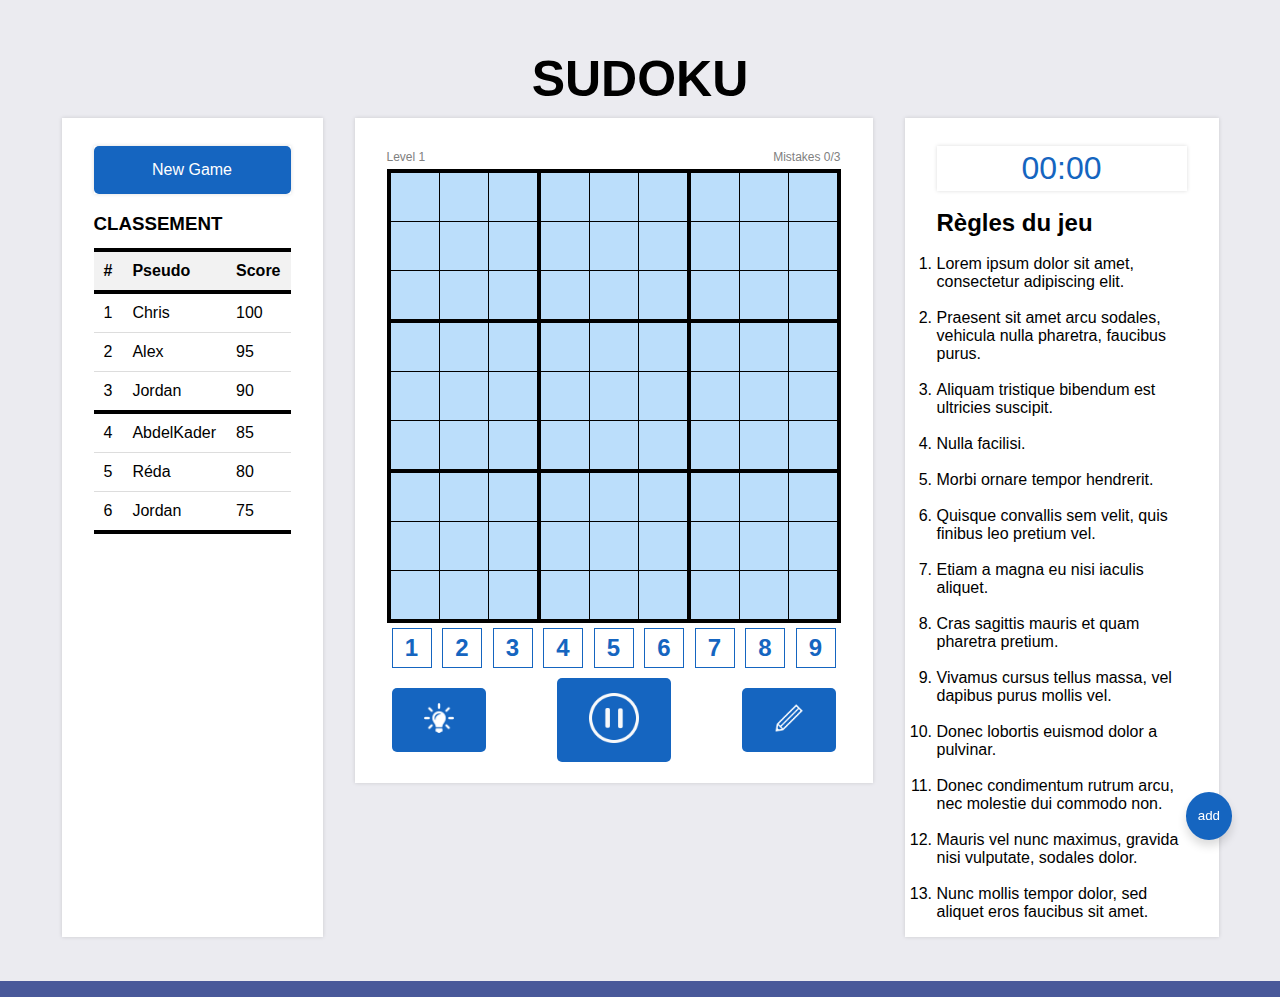
==== index.html @ a1452029 "V1 Sudoku core" ====
<!doctype html>
<html lang="fr">

<head>
  <meta charset="utf-8">
  <title>Sudoku</title>
  <link rel="stylesheet" href="style.css">
  <script src="script.js"></script>
</head>

<body>
  <!--<nav class="app-bar">
    <button onclick="HamburgerButtonClick();" class="button bar-button hamburger-button">
      <span class="material-icons">menu</span>
    </button>
    <div class="bar-font title">Sudoku</div>
    <div id="moreoption-sec" class="more-option-div more-button">
      <button onclick="moreOptionButtonClick()" class="button bar-button">
        <span class="material-icons">more_vert</span>
      </button>-->
  <!-- it is important to put these styles in here because if I do not do that it will not work in javaScript-->
  <!-- <div id="more-option-list" style="visibility: hidden;max-height: 10px;max-width: 40px;min-width: 40px;"
        class="more-option-list">
        <button onclick="hintButtonClick()" ripple-color="#003c8f" class="button nav-item vertical-adjust">Hint</button>
        <button onclick="restartButtonClick()" ripple-color="#003c8f"
          class="button nav-item vertical-adjust">Restart</button>
        <button onclick="SurrenderButtonClick()" ripple-color="tomato"
          class="button nav-item vertical-adjust">Surrender</button>
      </div>
    </div>-->

  <!--
    <button id="pause-btn" onclick="pauseGameButtonClick()" class="button bar-button more-button">
      <span id="pause-icon" class="material-icons">pause</span>
      <span id="pause-text">Pause</span>
    </button>
    -->

  <!-- <button id="check-btn" onclick="checkButtonClick()" class="button bar-button more-button">
      <span class="material-icons">done_all</span>
      <span>Check</span>
    </button>
    <button id="isunique-btn" style="display: none;" onclick="isUniqueButtonClick();"
      class="button bar-button more-button">
      <span class="material-icons">call_split</span>
      <span>Is unique</span>
    </button>
    <button id="solve-btn" style="display: none;" onclick="solveButtonClick()" class="button bar-button more-button">
      <span class="material-icons">border_color</span>
      <span>Solve</span>
    </button>

  </nav>-->

  <div id="hamburger-menu" class="hamburger-menu">
    <nav id="nav-menu" class="nav-menu">
      <div class="nav-head">
        <div class="nav-head-img">
          <img src="https://image.ibb.co/jmuOKn/icon.jpg" art="" />
        </div>
        <div class="nav-head-title">Sudoku</div>
      </div>
      <ul class="nav-items">
        <button onclick="showDialogClick('dialog');" ripple-color="#003c8f" class="button nav-item vertical-adjust">
          <div>
            <span class="material-icons">add</span>
            <span style="left:12px;">New game</span>
          </div>
        </button>
        <button onclick="sudokuSolverMenuClick();" ripple-color="#003c8f" class="button nav-item vertical-adjust">
          <div>
            <span class="material-icons">edit</span>
            <span style="left:12px;">Sudoku Solver</span>
          </div>
        </button>
        <button onclick="showDialogClick('about-dialog');" ripple-color="#003c8f"
          class="button nav-item vertical-adjust">
          <div>
            <span class="material-icons">star</span>
            <span style="left:12px;">About</span>
          </div>
        </button>
        <div class="bar-footer">
          <ul>
            <a href="#" class="bar-footer-link">Site feedback</a>
            <a href="#" class="bar-footer-link">Privacy</a>
            <a href="#" class="bar-footer-link">Terms</a>
          </ul>
        </div>
      </ul>
    </nav>
    <div class="nav-menu-blank" onclick="hideHamburgerClick()">
    </div>
  </div>

  <div class="floating">
    <button onclick="showDialogClick('dialog');" class="button floating-btn vertical-adjust">
      <span class="material-icons">add</span>
    </button>
  </div>

  <div id="dialog" class="dialog">
    <div id="dialog-box" class="dialog-content">
      <div class="dialog-header">New game</div>

      <div class="dialog-body">
        <p>Select game difficulty to get started.</p>
        <ul>
          <li class="radio-option">
            <label for="very-easy">
              <input id="very-easy" value="very easy" type="radio" name="difficulty"> Very easy
            </label>
          </li>
          <li class="radio-option">
            <label for="easy">
              <input id="easy" value="easy" type="radio" name="difficulty"> Easy
            </label>
          </li>
          <li class="radio-option">
            <label for="normal">
              <input id="normal" value="normal" type="radio" name="difficulty"> Normal
            </label>
          </li>
          <li class="radio-option">
            <label for="hard">
              <input id="hard" value="hard" type="radio" name="difficulty"> Hard
            </label>
          </li>
          <li class="radio-option">
            <label for="very-hard">
              <input id="very-hard" value="expert" type="radio" name="difficulty"> Expert
            </label>
          </li>
        </ul>
      </div>

      <div class="dialog-footer">
        <button onclick="startGameButtonClick();" ripple-color="#003c8f"
          class="button dialog-btn vertical-adjust">OK</button>
        <button onclick="hideDialogButtonClick('dialog');" ripple-color="#202020"
          class="button dialog-btn vertical-adjust">Cancel</button>
      </div>
    </div>
  </div>

  <div id="about-dialog" class="dialog">

    <div id="about-dialog-box" onblur="hideDialogButtonClick('about-dialog');"
      class="dialog-content about-dialog-content">
      <div class="dialog-header">CodeTeam6</div>

      <div class="dialog-body">
        <p>about us</p>
        <div class="card-group">
          <div class="card dialog-card">
            <div class="about-card-img">
              <img src="https://image.ibb.co/crYHen/a_abdallah.jpg" alt="" />
            </div>
            <div class="about-card-title">Ahmad Abdalla</div>
            <div class="about-card-content">Egypt</div>
            <div class="about-card-quote">My dream is to be the best developer in the world, and I'll work continuously
              to achieve that.</div>
          </div>
          <div class="card dialog-card">
            <div class="about-card-img">
              <img src="https://image.ibb.co/mKg3Kn/a_alrifai.jpg" alt="" />
            </div>
            <div class="about-card-title">Ayman Alrifai</div>
            <div class="about-card-content">Libya</div>
            <div class="about-card-quote">I love coding & design. I learn every day to build awesome stuff.</div>
          </div>
          <div class="card dialog-card">
            <div class="about-card-img">
              <img src="https://image.ibb.co/dYd5X7/m_diab.jpg" alt="" />
            </div>
            <div class="about-card-title">Mohammad Diab</div>
            <div class="about-card-content">Syria</div>
            <div class="about-card-quote">Silent but deadly.</div>
          </div>
          <div class="card dialog-card">
            <div class="about-card-img">
              <img src="https://image.ibb.co/g01g5S/" alt="" />
            </div>
            <div class="about-card-title">RB</div>
            <div class="about-card-content">Palestine</div>
            <div class="about-card-quote">I think outside the box, I love trying everything new.</div>
          </div>

        </div>
      </div>

      <div class="dialog-footer">
        <button onclick="hideDialogButtonClick('about-dialog');" ripple-color="#003c8f"
          class="button dialog-btn vertical-adjust">OK</button>
      </div>
    </div>
  </div>
  <center>
    <h4 style="margin-top: 50px; font-size: 50px;">SUDOKU</h4>
  </center>
  <div class="body" id="sudoku">
    <div class="card first">
      <ul class="game-status">
        <li>
          <div id="timer-label" class="timer" style="padding:0;"><button onclick="showDialogClick('dialog');"
              class="button  my-button">New Game</button>
          </div>
        </li>

        <li>
          <div class="vertical-adjust">
            <span>
              <h3>CLASSEMENT</h3>
            </span>
          </div>


          <div class="score-table">
            <table>
              <thead>
                <tr>
                  <th>#</th>
                  <th>Pseudo</th>
                  <th>Score</th>
                </tr>
              </thead>
              <tbody>
                <tr>
                  <td>1</td>
                  <td>Chris</td>
                  <td>100</td>
                </tr>
                <tr>
                  <td>2</td>
                  <td>Alex</td>
                  <td>95</td>
                </tr>
                <tr>
                  <td>3</td>
                  <td>Jordan</td>
                  <td>90</td>
                </tr>
                <tr>
                  <td>4</td>
                  <td>AbdelKader</td>
                  <td>85</td>
                </tr>
                <tr>
                  <td>5</td>
                  <td>Réda</td>
                  <td>80</td>
                </tr>
                <tr>
                  <td>6</td>
                  <td>Jordan</td>
                  <td>75</td>
                </tr>
              </tbody>
            </table>
          </div>

  
    </div>
    <div class="card game">
      <div style="display: flex; flex-direction: row; justify-content: space-between;">
        <div id="game-number" style="padding-bottom: 5px;">Level 1</div>
        <div id="game-number" style="padding-bottom: 5px;">Mistakes 0/3</div>
      </div>




    <!--************    SUDOKU TABLE     **************-->
      <table id="puzzle-grid">
        <tr>
          <td>
            <input class="case" type="text" maxlength="1" onchange="checkInput(this)" disabled />
          </td>
          <td>
            <input class="case" type="text" maxlength="1" onchange="checkInput(this)" disabled />
          </td>
          <td>
            <input class="case" type="text" maxlength="1" onchange="checkInput(this)" disabled />
          </td>

          <td>
            <input class="case" type="text" maxlength="1" onchange="checkInput(this)" disabled />
          </td>
          <td>
            <input class="case" type="text" maxlength="1" onchange="checkInput(this)" disabled />
          </td>
          <td>
            <input class="case" type="text" maxlength="1" onchange="checkInput(this)" disabled />
          </td>

          <td>
            <input class="case" type="text" maxlength="1" onchange="checkInput(this)" disabled />
          </td>
          <td>
            <input class="case" type="text" maxlength="1" onchange="checkInput(this)" disabled />
          </td>
          <td>
            <input class="case" type="text" maxlength="1" onchange="checkInput(this)" disabled />
          </td>
        </tr>

        <tr>
          <td>
            <input class="case" type="text" maxlength="1" onchange="checkInput(this)" disabled />
          </td>
          <td>
            <input class="case" type="text" maxlength="1" onchange="checkInput(this)" disabled />
          </td>
          <td>
            <input class="case" type="text" maxlength="1" onchange="checkInput(this)" disabled />
          </td>

          <td>
            <input class="case" type="text" maxlength="1" onchange="checkInput(this)" disabled />
          </td>
          <td>
            <input class="case" type="text" maxlength="1" onchange="checkInput(this)" disabled />
          </td>
          <td>
            <input class="case" type="text" maxlength="1" onchange="checkInput(this)" disabled />
          </td>

          <td>
            <input class="case" type="text" maxlength="1" onchange="checkInput(this)" disabled />
          </td>
          <td>
            <input class="case" type="text" maxlength="1" onchange="checkInput(this)" disabled />
          </td>
          <td>
            <input class="case" type="text" maxlength="1" onchange="checkInput(this)" disabled />
          </td>
        </tr>

        <tr>
          <td>
            <input class="case" type="text" maxlength="1" onchange="checkInput(this)" disabled />
          </td>
          <td>
            <input class="case" type="text" maxlength="1" onchange="checkInput(this)" disabled />
          </td>
          <td>
            <input class="case" type="text" maxlength="1" onchange="checkInput(this)" disabled />
          </td>

          <td>
            <input class="case" type="text" maxlength="1" onchange="checkInput(this)" disabled />
          </td>
          <td>
            <input class="case" type="text" maxlength="1" onchange="checkInput(this)" disabled />
          </td>
          <td>
            <input class="case" type="text" maxlength="1" onchange="checkInput(this)" disabled />
          </td>

          <td>
            <input class="case" type="text" maxlength="1" onchange="checkInput(this)" disabled />
          </td>
          <td>
            <input class="case" type="text" maxlength="1" onchange="checkInput(this)" disabled />
          </td>
          <td>
            <input class="case" type="text" maxlength="1" onchange="checkInput(this)" disabled />
          </td>
        </tr>

        <tr>
          <td>
            <input class="case" type="text" maxlength="1" onchange="checkInput(this)" disabled />
          </td>
          <td>
            <input class="case" type="text" maxlength="1" onchange="checkInput(this)" disabled />
          </td>
          <td>
            <input class="case" type="text" maxlength="1" onchange="checkInput(this)" disabled />
          </td>

          <td>
            <input class="case" type="text" maxlength="1" onchange="checkInput(this)" disabled />
          </td>
          <td>
            <input class="case" type="text" maxlength="1" onchange="checkInput(this)" disabled />
          </td>
          <td>
            <input class="case" type="text" maxlength="1" onchange="checkInput(this)" disabled />
          </td>

          <td>
            <input class="case" type="text" maxlength="1" onchange="checkInput(this)" disabled />
          </td>
          <td>
            <input class="case" type="text" maxlength="1" onchange="checkInput(this)" disabled />
          </td>
          <td>
            <input class="case" type="text" maxlength="1" onchange="checkInput(this)" disabled />
          </td>
        </tr>

        <tr>
          <td>
            <input class="case" type="text" maxlength="1" onchange="checkInput(this)" disabled />
          </td>
          <td>
            <input class="case" type="text" maxlength="1" onchange="checkInput(this)" disabled />
          </td>
          <td>
            <input class="case" type="text" maxlength="1" onchange="checkInput(this)" disabled />
          </td>

          <td>
            <input class="case" type="text" maxlength="1" onchange="checkInput(this)" disabled />
          </td>
          <td>
            <input class="case" type="text" maxlength="1" onchange="checkInput(this)" disabled />
          </td>
          <td>
            <input class="case" type="text" maxlength="1" onchange="checkInput(this)" disabled />
          </td>

          <td>
            <input class="case" type="text" maxlength="1" onchange="checkInput(this)" disabled />
          </td>
          <td>
            <input class="case" type="text" maxlength="1" onchange="checkInput(this)" disabled />
          </td>
          <td>
            <input class="case" type="text" maxlength="1" onchange="checkInput(this)" disabled />
          </td>
        </tr>

        <tr>
          <td>
            <input class="case" type="text" maxlength="1" onchange="checkInput(this)" disabled />
          </td>
          <td>
            <input class="case" type="text" maxlength="1" onchange="checkInput(this)" disabled />
          </td>
          <td>
            <input class="case" type="text" maxlength="1" onchange="checkInput(this)" disabled />
          </td>

          <td>
            <input class="case" type="text" maxlength="1" onchange="checkInput(this)" disabled />
          </td>
          <td>
            <input class="case" type="text" maxlength="1" onchange="checkInput(this)" disabled />
          </td>
          <td>
            <input class="case" type="text" maxlength="1" onchange="checkInput(this)" disabled />
          </td>

          <td>
            <input class="case" type="text" maxlength="1" onchange="checkInput(this)" disabled />
          </td>
          <td>
            <input class="case" type="text" maxlength="1" onchange="checkInput(this)" disabled />
          </td>
          <td>
            <input class="case" type="text" maxlength="1" onchange="checkInput(this)" disabled />
          </td>
        </tr>

        <tr>
          <td>
            <input class="case" type="text" maxlength="1" onchange="checkInput(this)" disabled />
          </td>
          <td>
            <input class="case" type="text" maxlength="1" onchange="checkInput(this)" disabled />
          </td>
          <td>
            <input class="case" type="text" maxlength="1" onchange="checkInput(this)" disabled />
          </td>

          <td>
            <input class="case" type="text" maxlength="1" onchange="checkInput(this)" disabled />
          </td>
          <td>
            <input class="case" type="text" maxlength="1" onchange="checkInput(this)" disabled />
          </td>
          <td>
            <input class="case" type="text" maxlength="1" onchange="checkInput(this)" disabled />
          </td>

          <td>
            <input class="case" type="text" maxlength="1" onchange="checkInput(this)" disabled />
          </td>
          <td>
            <input class="case" type="text" maxlength="1" onchange="checkInput(this)" disabled />
          </td>
          <td>
            <input class="case" type="text" maxlength="1" onchange="checkInput(this)" disabled />
          </td>
        </tr>

        <tr>
          <td>
            <input class="case" type="text" maxlength="1" onchange="checkInput(this)" disabled />
          </td>
          <td>
            <input class="case" type="text" maxlength="1" onchange="checkInput(this)" disabled />
          </td>
          <td>
            <input class="case" type="text" maxlength="1" onchange="checkInput(this)" disabled />
          </td>

          <td>
            <input class="case" type="text" maxlength="1" onchange="checkInput(this)" disabled />
          </td>
          <td>
            <input class="case" type="text" maxlength="1" onchange="checkInput(this)" disabled />
          </td>
          <td>
            <input class="case" type="text" maxlength="1" onchange="checkInput(this)" disabled />
          </td>

          <td>
            <input class="case" type="text" maxlength="1" onchange="checkInput(this)" disabled />
          </td>
          <td>
            <input class="case" type="text" maxlength="1" onchange="checkInput(this)" disabled />
          </td>
          <td>
            <input class="case" type="text" maxlength="1" onchange="checkInput(this)" disabled />
          </td>
        </tr>

        <tr>
          <td>
            <input class="case" type="text" maxlength="1" onchange="checkInput(this)" disabled />
          </td>
          <td>
            <input class="case" type="text" maxlength="1" onchange="checkInput(this)" disabled />
          </td>
          <td>
            <input class="case" type="text" maxlength="1" onchange="checkInput(this)" disabled />
          </td>

          <td>
            <input class="case" type="text" maxlength="1" onchange="checkInput(this)" disabled />
          </td>
          <td>
            <input class="case" type="text" maxlength="1" onchange="checkInput(this)" disabled />
          </td>
          <td>
            <input class="case" type="text" maxlength="1" onchange="checkInput(this)" disabled />
          </td>

          <td>
            <input class="case" type="text" maxlength="1" onchange="checkInput(this)" disabled />
          </td>
          <td>
            <input class="case" type="text" maxlength="1" onchange="checkInput(this)" disabled />
          </td>
          <td>
            <input class="case" type="text" maxlength="1" onchange="checkInput(this)" disabled />
          </td>
        </tr>

      </table>
<!--***********     FIN SUDOKU TABLE     ********-->



<!--***********     LIGNE DE CHIFFRE     ********-->
      <div style="display: flex; flex-direction: row; align-items: center; width: 100%; justify-content: space-between;">
        <button class="button number-button"
          style="margin: 5px; width: 40px; height: 40px; background-color: white; border: 1px solid #1565c0; font-weight: bold; color: #1565c0; font-size: 24px;"
          onclick="selectNumber(this)">1</button>
        <button class="button number-button"
          style="margin: 5px; width: 40px; height: 40px; background-color: white; border: 1px solid #1565c0; font-weight: bold; color: #1565c0; font-size: 24px;"
          onclick="selectNumber(this)">2</button>
        <button class="button number-button"
          style="margin: 5px; width: 40px; height: 40px; background-color: white; border: 1px solid #1565c0; font-weight: bold; color: #1565c0; font-size: 24px;"
          onclick="selectNumber(this)">3</button>
        <button class="button number-button"
          style="margin: 5px; width: 40px; height: 40px; background-color: white; border: 1px solid #1565c0; font-weight: bold; color: #1565c0; font-size: 24px;"
          onclick="selectNumber(this)">4</button>
        <button class="button number-button"
          style="margin: 5px; width: 40px; height: 40px; background-color: white; border: 1px solid #1565c0; font-weight: bold; color: #1565c0; font-size: 24px;"
          onclick="selectNumber(this)">5</button>
        <button class="button number-button"
          style="margin: 5px; width: 40px; height: 40px; background-color: white; border: 1px solid #1565c0; font-weight: bold; color: #1565c0; font-size: 24px;"
          onclick="selectNumber(this)">6</button>
        <button class="button number-button"
          style="margin: 5px; width: 40px; height: 40px; background-color: white; border: 1px solid #1565c0; font-weight: bold; color: #1565c0; font-size: 24px;"
          onclick="selectNumber(this)">7</button>
        <button class="button number-button"
          style="margin: 5px; width: 40px; height: 40px; background-color: white; border: 1px solid #1565c0; font-weight: bold; color: #1565c0; font-size: 24px;"
          onclick="selectNumber(this)">8</button>
        <button class="button number-button"
          style="margin: 5px; width: 40px; height: 40px; background-color: white; border: 1px solid #1565c0; font-weight: bold; color: #1565c0; font-size: 24px;"
          onclick="selectNumber(this)">9</button>
      </div>
      <!--***********    FIN LIGNE DE CHIFFRE      ********-->

      <!--***********    LIGNE DE COMMANDES      ********-->
      <div
        style="display: flex; flex-direction: row; align-items: center; width: 100%; justify-content: space-between;">
        <button class="button my-button" style="margin: 5px; width: fit-content; height: fit-content;"><img
            src="hint.png" style="height: 30px;"></button>
        <button onclick="pauseGameButtonClick()" id="pause-btn" class="button my-button"
          style="margin: 5px; width: fit-content; height: fit-content;"><img id="pause-img" src="pause.webp"
            style="height: 50px;"></button>
        <button class="button my-button" style="margin: 5px; width: fit-content; height: fit-content;"><img
            src="pencil.png" style="height: 30px;"></button>
      </div>
      <!--***********   FIN LIGNE DE COMMANDES      ********-->

    </div>
    <div class="card status">
      <ul class="game-status">
        <li>
          <!-- <div class="vertical-adjust">
            <span class="material-icons">timer</span>
            <span id="timer-label">Time</span>
          </div>-->
          <div id="timer" class="timer">00:00</div>
        </li>

        <!--<li>
          <div class="vertical-adjust">
            <span class="material-icons">network_check</span>
            <span id="game-difficulty-label">Game difficulty</span>
          <div id="game-difficulty" class="timer">undefined</div>
        </li>-->
        <li>

          <div style="width: 250px;">
            <h2>Règles du jeu</h2>
            <ol>
              <li>Lorem ipsum dolor sit amet, consectetur adipiscing elit.</li>
              <li>Praesent sit amet arcu sodales, vehicula nulla pharetra, faucibus purus.</li>
              <li>Aliquam tristique bibendum est ultricies suscipit.</li>
              <li>Nulla facilisi.</li>
              <li>Morbi ornare tempor hendrerit.</li>
              <li>Quisque convallis sem velit, quis finibus leo pretium vel.</li>
              <li>Etiam a magna eu nisi iaculis aliquet.</li>
              <li>Cras sagittis mauris et quam pharetra pretium.</li>
              <li>Vivamus cursus tellus massa, vel dapibus purus mollis vel.</li>
              <li>Donec lobortis euismod dolor a pulvinar.</li>
              <li>Donec condimentum rutrum arcu, nec molestie dui commodo non.</li>
              <li>Mauris vel nunc maximus, gravida nisi vulputate, sodales dolor.</li>
              <li>Nunc mollis tempor dolor, sed aliquet eros faucibus sit amet.</li>
            </ol>
          </div>
          <!-- <div class="remain-table">
                <div class="remain-column">
                  <div class="remain-cell">
                    <div class="remain-cell-header">1</div>
                    <div onchange="document.write('Hello');" id="remain-1" class="remain-cell-content">0</div>
                  </div>
                  <div class="remain-cell">
                    <div class="remain-cell-header">4</div>
                    <div id="remain-4" class="remain-cell-content">0</div>
                  </div>
                  <div class="remain-cell">
                    <div class="remain-cell-header">7</div>
                    <div id="remain-7" class="remain-cell-content">0</div>
                  </div>
                </div>
                <div class="remain-column">
                  <div class="remain-cell">
                    <div class="remain-cell-header">2</div>
                    <div id="remain-2" class="remain-cell-content">0</div>
                  </div>
                  <div class="remain-cell">
                    <div class="remain-cell-header">5</div>
                    <div id="remain-5" class="remain-cell-content">0</div>
                  </div>
                  <div class="remain-cell">
                    <div class="remain-cell-header">8</div>
                    <div id="remain-8" class="remain-cell-content">0</div>
                  </div>
                </div>
                <div class="remain-column">
                  <div class="remain-cell">
                    <div class="remain-cell-header">3</div>
                    <div id="remain-3" class="remain-cell-content">0</div>
                  </div>
                  <div class="remain-cell">
                    <div class="remain-cell-header">6</div>
                    <div id="remain-6" class="remain-cell-content">0</div>
                  </div>
                  <div class="remain-cell">
                    <div class="remain-cell-header">9</div>
                    <div id="remain-9" class="remain-cell-content">0</div>
                  </div>
                </div>
      
              </div>-->
        </li>
      </ul>

      <!--<button class="option-button">
                          <span class="material-icons">pause</span>
                          <span>Pause</span>
                      </button>
                      <button class="option-button">
                          <span class="material-icons">done_all</span>
                          <span>Check</span>
                      </button>
                      <button class="option-button">
                          <span class="material-icons">help</span>
                          <span>Hint</span>
                      </button>
                      <button class="option-button">
                          <span class="material-icons">refresh</span>
                          <span>Restart</span>
                      </button>
                      <button class="option-button">
                          <span class="material-icons">flag</span>
                          <span>Surrender</span>
                      </button>
                  -->
    </div>
  </div>

  <div class="footer vertical-adjust">
    <!-- <span class="material-icons">code</span>
        <span>with</span>
        <span class="material-icons">favorite</span>
        <span>by Mohammad Diab from</span>
        <a href="#" onclick="showDialogClick('about-dialog');">#codeTeam6</a>
        <span> . © 2018 all right reserved.</span>
      </div>-->
</body>

</html>
---- style.css ----
* {
    box-sizing: border-box;
    margin: 0;
    padding: 0;
    font-family: Roboto, sans-serif;
  }
  
  html,
  body {
    background-color: rgb(235, 235, 240);
  }
  
  table {
    border: 2px solid #000000;
    border-spacing: 0;
    border-collapse: collapse;
    transition: all 0.5s;
  }
  
  ul {
    list-style-type: none;
  }
  
  td {
    border: 1px solid #000000;
    text-align: center;
    vertical-align: middle;
  }
  
  td input {
    color: #000000;
    padding: 0;
    border: 0;
    text-align: center;
    width: 48px;
    height: 48px;
    font-size: 24px;
    background-color: #ffffff;
    outline: none;
    text-transform: uppercase;
    transition: all 0.5s;
  }
  
  input:disabled {
    background-color: #bbdefb;
  }
  
  tr:nth-child(3n) {
    border-bottom: 4px solid #000000;
  }
  
  tr:nth-child(3n + 1) {
    border-top: 4px solid #000000;
  }
  
  td:nth-child(3n) {
    border-right: 4px solid #000000;
  }
  
  td:nth-child(3n + 1) {
    border-left: 4px solid #000000;
  }
  
  .right-cell {
    box-shadow: inset 0px 0px 20px 3px forestgreen;
  }
  
  .wrong-cell {
    box-shadow: inset 0px 0px 20px 3px tomato;
  }
  
  .worning-cell {
    box-shadow: inset 0px 0px 20px 3px goldenrod;
  }
  
  /*Material Design*/
  
  .app-bar {
    background: #49599a;
    width: 100%;
    position: fixed;
    height: 64px;
    color: #fff;
    box-shadow: 0 2px 4px 0 rgba(0, 0, 0, 0.14);
    z-index: 5;
    top: 0;
  }
  
  .bar-button {
    position: relative;
    background: transparent;
    border: none;
    outline: none;
    color: #fff;
    vertical-align: middle;
    padding: 0 22px;
    transition: all 0.5s;
  }
  
  .bar-button span {
    line-height: 64px;
    display: inline-block;
    vertical-align: middle;
  }
  
  .hamburger-button {
    float: left;
    left: 4px;
  }
  
  .bar-font {
    font-size: 18px;
    line-height: 64px;
  }
  
  .title {
    position: relative;
    float: left;
    left: 18px;
  }
  
  .more-button {
    float: right;
    /*right: 18px;*/
  }
  
  .hamburger-menu {
    background: rgba(0, 0, 0, 0.4);
    position: fixed;
    left: 0;
    top: 0;
    bottom: 0;
    z-index: 25;
    width: 100vw;
    height: 100vh;
    display: none;
    opacity: 0;
    transition: 0.1s all;
  }
  
  .nav-menu {
    border-right: 1px solid rgba(0, 0, 0, 0.4);
    background: #fff;
    color: #212121;
    position: fixed;
    left: -256px;
    top: 0;
    bottom: 0;
    width: 256px;
    z-index: 26;
    font-size: 15px;
    box-shadow: 16px 0 24px 2px rgba(0, 0, 0, 0.14);
    transition: all 0.3s;
  }
  
  .nav-menu-blank {
    position: relative;
    left: 256px;
    width: 100%;
    height: 100%;
  }
  
  .nav-head {
    height: 172px;
    background: #5e92f3;
    position: relative;
  }
  
  .nav-head-img {
    position: relative;
    border: 2px solid rgba(255, 255, 255, 0.4);
    border-radius: 50%;
    width: 96px;
    height: 96px;
    top: 16px;
    left: 16px;
    overflow: hidden;
  }
  
  .nav-head-img img {
    width: 100%;
    height: 100%;
  }
  
  .nav-head-title {
    color: #fff;
    position: absolute;
    bottom: 10px;
    margin-left: auto;
    margin-right: auto;
    left: 0px;
    right: 0;
    font-size: 22px;
    display: block;
    text-align: center;
  }
  
  .nav-items {
    margin-top: 12px;
  }
  
  .nav-item {
    font-weight: 700;
    display: block;
    color: #333;
    background: #0000;
    padding: 15px 0 15px 22px;
    letter-spacing: 1.1px;
    outline: none;
    border: none;
    width: 100%;
    text-align: left;
    margin: 0 !important;
  }
  
  .bar-footer {
    position: fixed;
    bottom: 12px;
    left: 10px;
  }
  
  .bar-footer-link {
    font-size: 12px;
    display: inline-block;
    margin: 0 8px;
    text-decoration: none;
    color: gray;
  }
  
  .body {
    /*width: 95%;
    max-width: 800px;*/
    margin: 10px auto 16px auto;
    display: flex;
    justify-content: center;
  }
  
  .card {
    background: #fff;
    width: fit-content;
    box-shadow: 0 0 4px 0 rgba(0, 0, 0, 0.14);
    float: left;
    padding: 32px 32px 16px 32px;
  }
  
  .status {
    margin-left: 32px;
    padding-top: 10px;
    padding-left: 10px;
  }
  

  /*REGLES POUR LE PREMIER CADRE NewGame + classement*/
  .first{
    margin-right: 32px;
    padding-top: 10px;
    padding-left: 10px;
  }

  .my-button{
    border: none;
    color: white;
    padding: 15px 32px;
    text-align: center;
    text-decoration: none;
    display: inline-block;
    font-size: 16px;
    width: 100%;
    cursor: pointer;
    background-color: #1565c0;
    border-radius: 5px;
    white-space: nowrap;
  }

  #game-number {
    font-size: 12px;
    color: gray;
  }
  
  .game-status {
    /*display: flex;
      flex-direction: column;
      justify-content: center;
      flex-flow: column;*/
    margin: 0 0 0 22px;
    height: 100%;
  }
  
  .game-status li {
    margin: 18px 0 0 0;
  }
  
  .vertical-adjust {
    margin: 12px 0;
  }
  
  .vertical-adjust span,
  .footer a {
    line-height: 24px;
    display: inline-block;
    vertical-align: middle;
  }
  
  .option-button {
    display: block;
    margin: 16px 8px 16px 30px;
    width: 130px;
    padding: 8px 10px;
    font-size: 16px;
    border: none;
    outline: none;
    box-shadow: 0 6px 10px 1px rgba(0, 0, 0, 0.14);
    border-radius: 2px;
    transition: all 0.5s;
    text-align: left;
  }
  
  .button {
    position: relative;
    overflow: hidden;
    cursor: pointer;
  }
  
  .option-button:hover {
    background: #1565c0;
  }
  
  .option-button:active {
    background: #3d7df4;
    box-shadow: 0 2px 4px 0 rgba(0, 0, 0, 0.24);
  }
  
  .option-button span {
    vertical-align: middle;
    line-height: 24px;
  }
  
  .ripple {
    position: absolute;
    background: #fff;
    border-radius: 50%;
    width: 5px;
    height: 5px;
    animation: ripple-effect 1.1s 1 cubic-bezier(0.42, 0, 0.58, 1);
    opacity: 0;
  }
  
  @keyframes ripple-effect {
    0% {
      transform: scale(1);
      opacity: 0.4;
    }
    100% {
      transform: scale(100);
      opacity: 0;
    }
  }
  
  .timer {
    color: #1565c0;
    font-size: 32px;
    padding: 4px;
    box-shadow: 0 0 4px 0 rgba(0, 0, 0, 0.14);
    text-align: center;
  }
  
  .remain-table {
    position: relative;
    left: 0;
    right: 0;
    display: inline-block;
    margin: auto;
  }
  
  .remain-column {
    float: left;
    max-width: 64px;
  }
  
  .remain-cell {
    margin: 10px;
    text-align: center;
    border: solid 1px rgba(0, 0, 0, 0.2);
    box-shadow: 0 0 4px 0 rgba(0, 0, 0, 0.14);
  }
  
  .remain-cell div {
    padding: 5px 12px;
  }
  
  .remain-cell-header {
    background-color: #1565c0;
    color: white;
    font-weight: bold;
    border-bottom: solid 2px rgba(0, 0, 0, 0.2);
  }
  
  .red {
    background: #ff6659;
    color: #9a0007;
  }
  
  .gray {
    background: #808080;
    color: #404040;
  }
  
  .floating {
    position: fixed;
    bottom: 64px;
    right: 64px;
    z-index: 20;
  }
  
  .floating-btn {
    position: fixed;
    bottom: 48px;
    right: 48px;
    border-radius: 50%;
    padding: 12px;
    border: none;
    background-color: #1565c0;
    color: #fff;
    box-shadow: 0 6px 10px 0 rgba(0, 0, 0, 0.14);
    outline: none;
    z-index: 21;
  }
  
  .dialog {
    position: absolute;
    left: 0;
    top: 0;
    width: 100%;
    height: 100%;
    background-color: rgba(0, 0, 0, 0.4);
    z-index: 50;
    display: none;
    transition: all 0.2s;
  }
  
  .dialog-content {
    top: -200px;
    background: #fff;
    width: 90%;
    max-width: 540px;
    height: fit-content;
    margin: auto;
    vertical-align: middle;
    box-shadow: 0 24px 38px 3px rgba(0, 0, 0, 0.14);
    z-index: 51;
    transition: all 0.5s;
  }
  
  .dialog-header {
    font-size: 24px;
    font-weight: bold;
    padding: 16px 32px;
    border-bottom: solid 1px #808080;
  }
  
  .dialog-body p {
    margin: 16px 0 4px 28px;
    color: gray;
  }
  
  .radio-option {
    padding: 0 36px;
    list-style-type: none;
    position: relative;
  }
  
  .radio-option input {
    outline: none;
    margin-right: 12px;
  }
  
  .radio-option label {
    display: block;
    height: 24px;
    cursor: pointer;
    padding: 1.25em 0;
  }
  
  .dialog-footer {
    border-top: solid 1px #808080;
    margin-top: 24px;
    text-align: right;
    padding-right: 16px;
  }
  
  .dialog-btn {
    background: transparent;
    border: none;
    color: #003c8f;
    font-size: 16px;
    margin: 8px 0;
    padding: 8px 16px;
    outline: none;
    min-width: 96px;
    display: inline-block;
  }
  
  .footer {
    text-align: center;
    color: white;
    background-color: #49599a;
    margin: 44px 0 0 0;
    padding: 8px;
  }
  
  .footer a {
    color: white;
  }
  
  .about-dialog-content {
    max-width: 720px;
  }
  
  .card-group {
    overflow: hidden;
    width: fit-content;
    margin: 0 auto;
    padding: 16px 0;
    display: flex;
  }
  
  .dialog-card {
    padding: 16px;
    margin: 8px;
    max-width: 160px;
  }
  
  .about-card-quote {
    color: #606060;
    font-size: 14px;
    margin-top: 16px;
  }
  
  .about-card-img {
    margin: 16px auto;
    overflow: hidden;
    border-radius: 50%;
    box-shadow: 0 0 4px 0 rgba(0, 0, 0, 0.14);
    width: fit-content;
  }
  
  .about-card-img img {
    width: 96px;
    height: auto;
  }
  
  .about-card-title {
    font-size: 16px;
    margin: 8px 0;
  }
  
  .about-card-content {
    font-size: 15px;
    margin: 4px 0;
  }
  
  .more-option-div {
    position: static;
    display: inline-block;
    margin-right: 16px;
  }
  
  .more-option-list {
    display: block;
    position: absolute;
    background-color: #fff;
    overflow: hidden;
    box-shadow: 0px 8px 10px 1px rgba(0, 0, 0, 0.14);
    right: 18px;
    z-index: 25;
    transition: all 0.2s cubic-bezier(0.4, 0, 0.6, 1);
  }
  

/*AJOUTS*/






  /*RESPONSIVE*/
  /* Comportement responsive */
  /*@media (max-width: 600px) {
    .sudoku {
      flex-direction: column;
      align-items: center;
    }

    .box {
      flex: none;
      width: 100%;
    }

    .left,
    .right {
      order: 2;
    }

    .middle {
      order: 1;
      width: 100%;
    }
  }*/




  .score-table table {
    width: 100%;
    border-collapse: collapse;
    border: none;
    /* Supprime les bordures principales du tableau */

  }

  .score-table th,
  .score-table td {
    padding: 10px;
    text-align: left;
    border: none;
    /* Supprime les bordures principales du tableau */

  }

  .score-table th {
    background-color: #f2f2f2;
    border: none;
    /* Supprime les bordures principales du tableau */

  }

  .score-table td {
    border-bottom: 1px solid #ddd;
  }

  .score-table tbody tr:last-child td {
    border-bottom: none;
  }


  .game{
    height: 100%;
  }
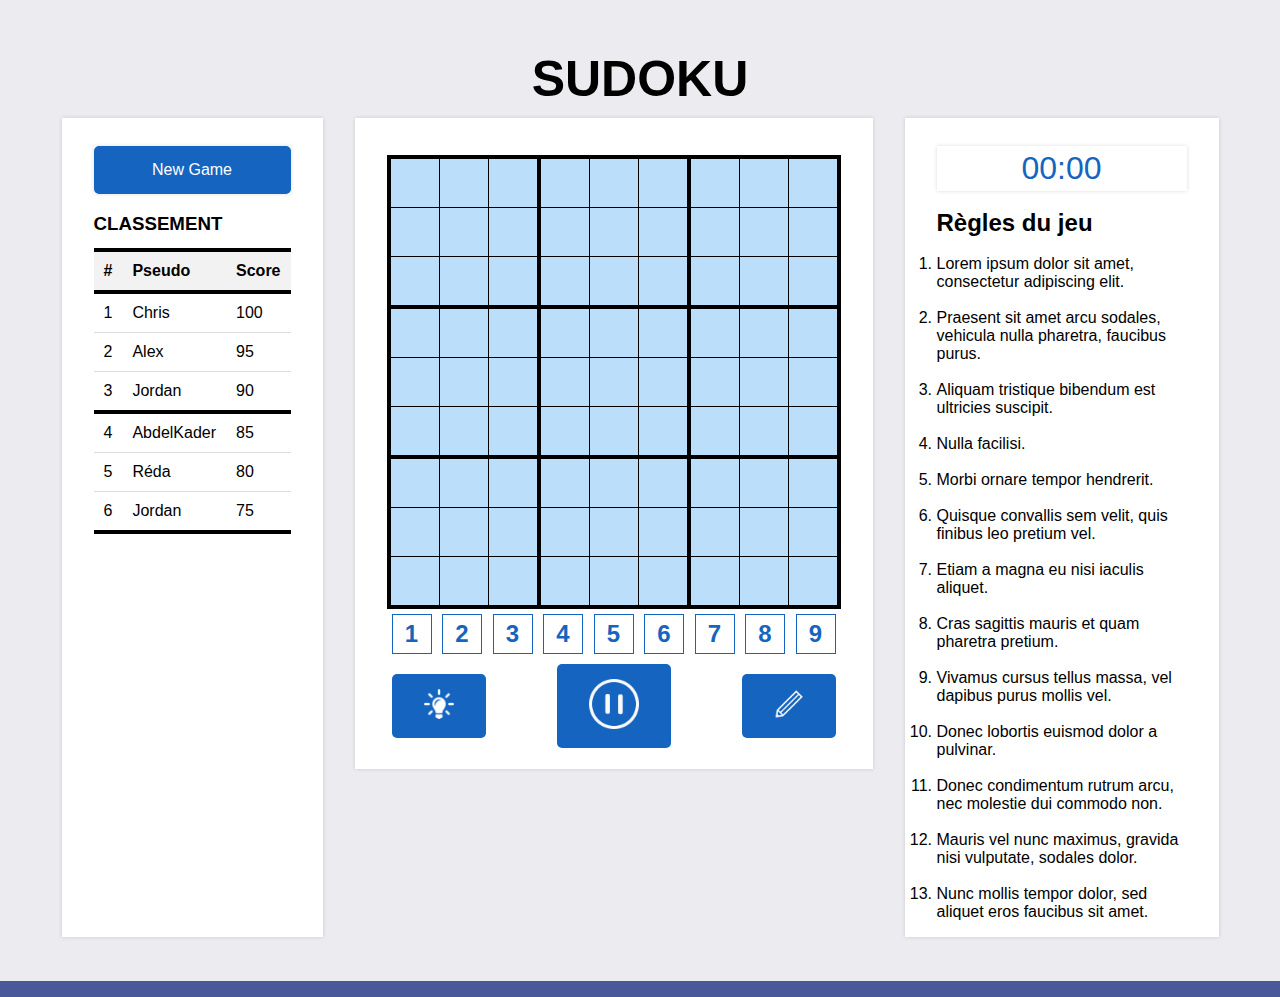
==== commit 0ddab998: "Ameliorations" ====
--- a/index.html
+++ b/index.html
@@ -9,95 +9,7 @@
 </head>
 
 <body>
-  <!--<nav class="app-bar">
-    <button onclick="HamburgerButtonClick();" class="button bar-button hamburger-button">
-      <span class="material-icons">menu</span>
-    </button>
-    <div class="bar-font title">Sudoku</div>
-    <div id="moreoption-sec" class="more-option-div more-button">
-      <button onclick="moreOptionButtonClick()" class="button bar-button">
-        <span class="material-icons">more_vert</span>
-      </button>-->
-  <!-- it is important to put these styles in here because if I do not do that it will not work in javaScript-->
-  <!-- <div id="more-option-list" style="visibility: hidden;max-height: 10px;max-width: 40px;min-width: 40px;"
-        class="more-option-list">
-        <button onclick="hintButtonClick()" ripple-color="#003c8f" class="button nav-item vertical-adjust">Hint</button>
-        <button onclick="restartButtonClick()" ripple-color="#003c8f"
-          class="button nav-item vertical-adjust">Restart</button>
-        <button onclick="SurrenderButtonClick()" ripple-color="tomato"
-          class="button nav-item vertical-adjust">Surrender</button>
-      </div>
-    </div>-->
-
-  <!--
-    <button id="pause-btn" onclick="pauseGameButtonClick()" class="button bar-button more-button">
-      <span id="pause-icon" class="material-icons">pause</span>
-      <span id="pause-text">Pause</span>
-    </button>
-    -->
-
-  <!-- <button id="check-btn" onclick="checkButtonClick()" class="button bar-button more-button">
-      <span class="material-icons">done_all</span>
-      <span>Check</span>
-    </button>
-    <button id="isunique-btn" style="display: none;" onclick="isUniqueButtonClick();"
-      class="button bar-button more-button">
-      <span class="material-icons">call_split</span>
-      <span>Is unique</span>
-    </button>
-    <button id="solve-btn" style="display: none;" onclick="solveButtonClick()" class="button bar-button more-button">
-      <span class="material-icons">border_color</span>
-      <span>Solve</span>
-    </button>
-
-  </nav>-->
-
-  <div id="hamburger-menu" class="hamburger-menu">
-    <nav id="nav-menu" class="nav-menu">
-      <div class="nav-head">
-        <div class="nav-head-img">
-          <img src="https://image.ibb.co/jmuOKn/icon.jpg" art="" />
-        </div>
-        <div class="nav-head-title">Sudoku</div>
-      </div>
-      <ul class="nav-items">
-        <button onclick="showDialogClick('dialog');" ripple-color="#003c8f" class="button nav-item vertical-adjust">
-          <div>
-            <span class="material-icons">add</span>
-            <span style="left:12px;">New game</span>
-          </div>
-        </button>
-        <button onclick="sudokuSolverMenuClick();" ripple-color="#003c8f" class="button nav-item vertical-adjust">
-          <div>
-            <span class="material-icons">edit</span>
-            <span style="left:12px;">Sudoku Solver</span>
-          </div>
-        </button>
-        <button onclick="showDialogClick('about-dialog');" ripple-color="#003c8f"
-          class="button nav-item vertical-adjust">
-          <div>
-            <span class="material-icons">star</span>
-            <span style="left:12px;">About</span>
-          </div>
-        </button>
-        <div class="bar-footer">
-          <ul>
-            <a href="#" class="bar-footer-link">Site feedback</a>
-            <a href="#" class="bar-footer-link">Privacy</a>
-            <a href="#" class="bar-footer-link">Terms</a>
-          </ul>
-        </div>
-      </ul>
-    </nav>
-    <div class="nav-menu-blank" onclick="hideHamburgerClick()">
-    </div>
-  </div>
-
-  <div class="floating">
-    <button onclick="showDialogClick('dialog');" class="button floating-btn vertical-adjust">
-      <span class="material-icons">add</span>
-    </button>
-  </div>
+
 
   <div id="dialog" class="dialog">
     <div id="dialog-box" class="dialog-content">
@@ -118,7 +30,7 @@
           </li>
           <li class="radio-option">
             <label for="normal">
-              <input id="normal" value="normal" type="radio" name="difficulty"> Normal
+              <input id="normal" value="normal" type="radio" name="difficulty" checked="checked"> Normal
             </label>
           </li>
           <li class="radio-option">
@@ -143,58 +55,7 @@
     </div>
   </div>
 
-  <div id="about-dialog" class="dialog">
-
-    <div id="about-dialog-box" onblur="hideDialogButtonClick('about-dialog');"
-      class="dialog-content about-dialog-content">
-      <div class="dialog-header">CodeTeam6</div>
-
-      <div class="dialog-body">
-        <p>about us</p>
-        <div class="card-group">
-          <div class="card dialog-card">
-            <div class="about-card-img">
-              <img src="https://image.ibb.co/crYHen/a_abdallah.jpg" alt="" />
-            </div>
-            <div class="about-card-title">Ahmad Abdalla</div>
-            <div class="about-card-content">Egypt</div>
-            <div class="about-card-quote">My dream is to be the best developer in the world, and I'll work continuously
-              to achieve that.</div>
-          </div>
-          <div class="card dialog-card">
-            <div class="about-card-img">
-              <img src="https://image.ibb.co/mKg3Kn/a_alrifai.jpg" alt="" />
-            </div>
-            <div class="about-card-title">Ayman Alrifai</div>
-            <div class="about-card-content">Libya</div>
-            <div class="about-card-quote">I love coding & design. I learn every day to build awesome stuff.</div>
-          </div>
-          <div class="card dialog-card">
-            <div class="about-card-img">
-              <img src="https://image.ibb.co/dYd5X7/m_diab.jpg" alt="" />
-            </div>
-            <div class="about-card-title">Mohammad Diab</div>
-            <div class="about-card-content">Syria</div>
-            <div class="about-card-quote">Silent but deadly.</div>
-          </div>
-          <div class="card dialog-card">
-            <div class="about-card-img">
-              <img src="https://image.ibb.co/g01g5S/" alt="" />
-            </div>
-            <div class="about-card-title">RB</div>
-            <div class="about-card-content">Palestine</div>
-            <div class="about-card-quote">I think outside the box, I love trying everything new.</div>
-          </div>
-
-        </div>
-      </div>
-
-      <div class="dialog-footer">
-        <button onclick="hideDialogButtonClick('about-dialog');" ripple-color="#003c8f"
-          class="button dialog-btn vertical-adjust">OK</button>
-      </div>
-    </div>
-  </div>
+
   <center>
     <h4 style="margin-top: 50px; font-size: 50px;">SUDOKU</h4>
   </center>
@@ -263,8 +124,8 @@
     </div>
     <div class="card game">
       <div style="display: flex; flex-direction: row; justify-content: space-between;">
-        <div id="game-number" style="padding-bottom: 5px;">Level 1</div>
-        <div id="game-number" style="padding-bottom: 5px;">Mistakes 0/3</div>
+        <div id="game-level" style="padding-bottom: 5px;"></div>
+        <div id="game-mistakes" style="padding-bottom: 5px;"></div>
       </div>
 
 
@@ -561,39 +422,39 @@
         </tr>
 
       </table>
-<!--***********     FIN SUDOKU TABLE     ********-->
-
-
-
-<!--***********     LIGNE DE CHIFFRE     ********-->
+    <!--***********     FIN SUDOKU TABLE     ********-->
+
+
+
+      <!--***********     LIGNE DE CHIFFRE     ********-->
       <div style="display: flex; flex-direction: row; align-items: center; width: 100%; justify-content: space-between;">
         <button class="button number-button"
           style="margin: 5px; width: 40px; height: 40px; background-color: white; border: 1px solid #1565c0; font-weight: bold; color: #1565c0; font-size: 24px;"
-          onclick="selectNumber(this)">1</button>
-        <button class="button number-button"
-          style="margin: 5px; width: 40px; height: 40px; background-color: white; border: 1px solid #1565c0; font-weight: bold; color: #1565c0; font-size: 24px;"
-          onclick="selectNumber(this)">2</button>
-        <button class="button number-button"
-          style="margin: 5px; width: 40px; height: 40px; background-color: white; border: 1px solid #1565c0; font-weight: bold; color: #1565c0; font-size: 24px;"
-          onclick="selectNumber(this)">3</button>
-        <button class="button number-button"
-          style="margin: 5px; width: 40px; height: 40px; background-color: white; border: 1px solid #1565c0; font-weight: bold; color: #1565c0; font-size: 24px;"
-          onclick="selectNumber(this)">4</button>
-        <button class="button number-button"
-          style="margin: 5px; width: 40px; height: 40px; background-color: white; border: 1px solid #1565c0; font-weight: bold; color: #1565c0; font-size: 24px;"
-          onclick="selectNumber(this)">5</button>
-        <button class="button number-button"
-          style="margin: 5px; width: 40px; height: 40px; background-color: white; border: 1px solid #1565c0; font-weight: bold; color: #1565c0; font-size: 24px;"
-          onclick="selectNumber(this)">6</button>
-        <button class="button number-button"
-          style="margin: 5px; width: 40px; height: 40px; background-color: white; border: 1px solid #1565c0; font-weight: bold; color: #1565c0; font-size: 24px;"
-          onclick="selectNumber(this)">7</button>
-        <button class="button number-button"
-          style="margin: 5px; width: 40px; height: 40px; background-color: white; border: 1px solid #1565c0; font-weight: bold; color: #1565c0; font-size: 24px;"
-          onclick="selectNumber(this)">8</button>
-        <button class="button number-button"
-          style="margin: 5px; width: 40px; height: 40px; background-color: white; border: 1px solid #1565c0; font-weight: bold; color: #1565c0; font-size: 24px;"
-          onclick="selectNumber(this)">9</button>
+          value="1" onclick="selectNumber(this)">1</button>
+        <button class="button number-button"
+          style="margin: 5px; width: 40px; height: 40px; background-color: white; border: 1px solid #1565c0; font-weight: bold; color: #1565c0; font-size: 24px;"
+          value="2" onclick="selectNumber(this)">2</button>
+        <button class="button number-button"
+          style="margin: 5px; width: 40px; height: 40px; background-color: white; border: 1px solid #1565c0; font-weight: bold; color: #1565c0; font-size: 24px;"
+          value="3" onclick="selectNumber(this)">3</button>
+        <button class="button number-button"
+          style="margin: 5px; width: 40px; height: 40px; background-color: white; border: 1px solid #1565c0; font-weight: bold; color: #1565c0; font-size: 24px;"
+          value="4" onclick="selectNumber(this)">4</button>
+        <button class="button number-button"
+          style="margin: 5px; width: 40px; height: 40px; background-color: white; border: 1px solid #1565c0; font-weight: bold; color: #1565c0; font-size: 24px;"
+          value="5" onclick="selectNumber(this)">5</button>
+        <button class="button number-button"
+          style="margin: 5px; width: 40px; height: 40px; background-color: white; border: 1px solid #1565c0; font-weight: bold; color: #1565c0; font-size: 24px;"
+          value="6" onclick="selectNumber(this)">6</button>
+        <button class="button number-button"
+          style="margin: 5px; width: 40px; height: 40px; background-color: white; border: 1px solid #1565c0; font-weight: bold; color: #1565c0; font-size: 24px;"
+          value="7" onclick="selectNumber(this)">7</button>
+        <button class="button number-button"
+          style="margin: 5px; width: 40px; height: 40px; background-color: white; border: 1px solid #1565c0; font-weight: bold; color: #1565c0; font-size: 24px;"
+          value="8" onclick="selectNumber(this)">8</button>
+        <button class="button number-button"
+          style="margin: 5px; width: 40px; height: 40px; background-color: white; border: 1px solid #1565c0; font-weight: bold; color: #1565c0; font-size: 24px;"
+          value="9" onclick="selectNumber(this)">9</button>
       </div>
       <!--***********    FIN LIGNE DE CHIFFRE      ********-->
 
@@ -614,19 +475,11 @@
     <div class="card status">
       <ul class="game-status">
         <li>
-          <!-- <div class="vertical-adjust">
-            <span class="material-icons">timer</span>
-            <span id="timer-label">Time</span>
-          </div>-->
+      
           <div id="timer" class="timer">00:00</div>
         </li>
 
-        <!--<li>
-          <div class="vertical-adjust">
-            <span class="material-icons">network_check</span>
-            <span id="game-difficulty-label">Game difficulty</span>
-          <div id="game-difficulty" class="timer">undefined</div>
-        </li>-->
+      
         <li>
 
           <div style="width: 250px;">
@@ -647,86 +500,16 @@
               <li>Nunc mollis tempor dolor, sed aliquet eros faucibus sit amet.</li>
             </ol>
           </div>
-          <!-- <div class="remain-table">
-                <div class="remain-column">
-                  <div class="remain-cell">
-                    <div class="remain-cell-header">1</div>
-                    <div onchange="document.write('Hello');" id="remain-1" class="remain-cell-content">0</div>
-                  </div>
-                  <div class="remain-cell">
-                    <div class="remain-cell-header">4</div>
-                    <div id="remain-4" class="remain-cell-content">0</div>
-                  </div>
-                  <div class="remain-cell">
-                    <div class="remain-cell-header">7</div>
-                    <div id="remain-7" class="remain-cell-content">0</div>
-                  </div>
-                </div>
-                <div class="remain-column">
-                  <div class="remain-cell">
-                    <div class="remain-cell-header">2</div>
-                    <div id="remain-2" class="remain-cell-content">0</div>
-                  </div>
-                  <div class="remain-cell">
-                    <div class="remain-cell-header">5</div>
-                    <div id="remain-5" class="remain-cell-content">0</div>
-                  </div>
-                  <div class="remain-cell">
-                    <div class="remain-cell-header">8</div>
-                    <div id="remain-8" class="remain-cell-content">0</div>
-                  </div>
-                </div>
-                <div class="remain-column">
-                  <div class="remain-cell">
-                    <div class="remain-cell-header">3</div>
-                    <div id="remain-3" class="remain-cell-content">0</div>
-                  </div>
-                  <div class="remain-cell">
-                    <div class="remain-cell-header">6</div>
-                    <div id="remain-6" class="remain-cell-content">0</div>
-                  </div>
-                  <div class="remain-cell">
-                    <div class="remain-cell-header">9</div>
-                    <div id="remain-9" class="remain-cell-content">0</div>
-                  </div>
-                </div>
-      
-              </div>-->
+          
         </li>
       </ul>
 
-      <!--<button class="option-button">
-                          <span class="material-icons">pause</span>
-                          <span>Pause</span>
-                      </button>
-                      <button class="option-button">
-                          <span class="material-icons">done_all</span>
-                          <span>Check</span>
-                      </button>
-                      <button class="option-button">
-                          <span class="material-icons">help</span>
-                          <span>Hint</span>
-                      </button>
-                      <button class="option-button">
-                          <span class="material-icons">refresh</span>
-                          <span>Restart</span>
-                      </button>
-                      <button class="option-button">
-                          <span class="material-icons">flag</span>
-                          <span>Surrender</span>
-                      </button>
-                  -->
+
     </div>
   </div>
 
   <div class="footer vertical-adjust">
-    <!-- <span class="material-icons">code</span>
-        <span>with</span>
-        <span class="material-icons">favorite</span>
-        <span>by Mohammad Diab from</span>
-        <a href="#" onclick="showDialogClick('about-dialog');">#codeTeam6</a>
-        <span> . © 2018 all right reserved.</span>
-      </div>-->
+   
 </body>
 
 </html>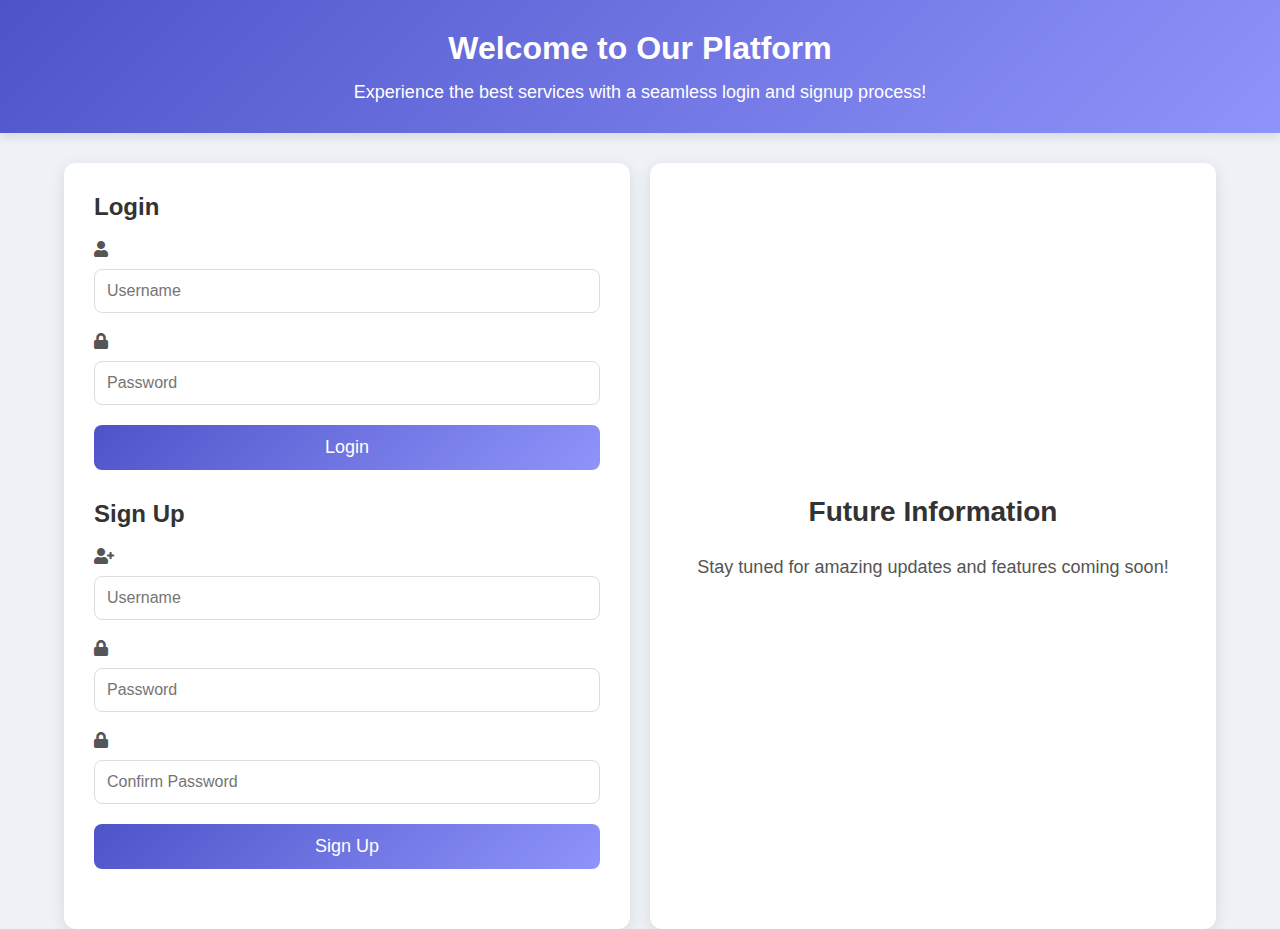
==== commit f6223741: "version commune v2" ====
--- a/index.html
+++ b/index.html
@@ -1,515 +1,75 @@
-<!doctype html>
-<html lang="fr">
-
-<head>
-  <meta charset="utf-8">
-  <title>Sudoku</title>
-  <link rel="stylesheet" href="style.css">
-  <script src="script.js"></script>
-</head>
-
-<body>
-
-
-  <div id="dialog" class="dialog">
-    <div id="dialog-box" class="dialog-content">
-      <div class="dialog-header">New game</div>
-
-      <div class="dialog-body">
-        <p>Select game difficulty to get started.</p>
-        <ul>
-          <li class="radio-option">
-            <label for="very-easy">
-              <input id="very-easy" value="very easy" type="radio" name="difficulty"> Very easy
-            </label>
-          </li>
-          <li class="radio-option">
-            <label for="easy">
-              <input id="easy" value="easy" type="radio" name="difficulty"> Easy
-            </label>
-          </li>
-          <li class="radio-option">
-            <label for="normal">
-              <input id="normal" value="normal" type="radio" name="difficulty" checked="checked"> Normal
-            </label>
-          </li>
-          <li class="radio-option">
-            <label for="hard">
-              <input id="hard" value="hard" type="radio" name="difficulty"> Hard
-            </label>
-          </li>
-          <li class="radio-option">
-            <label for="very-hard">
-              <input id="very-hard" value="expert" type="radio" name="difficulty"> Expert
-            </label>
-          </li>
-        </ul>
-      </div>
-
-      <div class="dialog-footer">
-        <button onclick="startGameButtonClick();" ripple-color="#003c8f"
-          class="button dialog-btn vertical-adjust">OK</button>
-        <button onclick="hideDialogButtonClick('dialog');" ripple-color="#202020"
-          class="button dialog-btn vertical-adjust">Cancel</button>
-      </div>
-    </div>
-  </div>
-
-
-  <center>
-    <h4 style="margin-top: 50px; font-size: 50px;">SUDOKU</h4>
-  </center>
-  <div class="body" id="sudoku">
-    <div class="card first">
-      <ul class="game-status">
-        <li>
-          <div id="timer-label" class="timer" style="padding:0;"><button onclick="showDialogClick('dialog');"
-              class="button  my-button">New Game</button>
-          </div>
-        </li>
-
-        <li>
-          <div class="vertical-adjust">
-            <span>
-              <h3>CLASSEMENT</h3>
-            </span>
-          </div>
-
-
-          <div class="score-table">
-            <table>
-              <thead>
-                <tr>
-                  <th>#</th>
-                  <th>Pseudo</th>
-                  <th>Score</th>
-                </tr>
-              </thead>
-              <tbody>
-                <tr>
-                  <td>1</td>
-                  <td>Chris</td>
-                  <td>100</td>
-                </tr>
-                <tr>
-                  <td>2</td>
-                  <td>Alex</td>
-                  <td>95</td>
-                </tr>
-                <tr>
-                  <td>3</td>
-                  <td>Jordan</td>
-                  <td>90</td>
-                </tr>
-                <tr>
-                  <td>4</td>
-                  <td>AbdelKader</td>
-                  <td>85</td>
-                </tr>
-                <tr>
-                  <td>5</td>
-                  <td>Réda</td>
-                  <td>80</td>
-                </tr>
-                <tr>
-                  <td>6</td>
-                  <td>Jordan</td>
-                  <td>75</td>
-                </tr>
-              </tbody>
-            </table>
-          </div>
-
-  
-    </div>
-    <div class="card game">
-      <div style="display: flex; flex-direction: row; justify-content: space-between;">
-        <div id="game-level" style="padding-bottom: 5px;"></div>
-        <div id="game-mistakes" style="padding-bottom: 5px;"></div>
-      </div>
-
-
-
-
-    <!--************    SUDOKU TABLE     **************-->
-      <table id="puzzle-grid">
-        <tr>
-          <td>
-            <input class="case" type="text" maxlength="1" onchange="checkInput(this)" disabled />
-          </td>
-          <td>
-            <input class="case" type="text" maxlength="1" onchange="checkInput(this)" disabled />
-          </td>
-          <td>
-            <input class="case" type="text" maxlength="1" onchange="checkInput(this)" disabled />
-          </td>
-
-          <td>
-            <input class="case" type="text" maxlength="1" onchange="checkInput(this)" disabled />
-          </td>
-          <td>
-            <input class="case" type="text" maxlength="1" onchange="checkInput(this)" disabled />
-          </td>
-          <td>
-            <input class="case" type="text" maxlength="1" onchange="checkInput(this)" disabled />
-          </td>
-
-          <td>
-            <input class="case" type="text" maxlength="1" onchange="checkInput(this)" disabled />
-          </td>
-          <td>
-            <input class="case" type="text" maxlength="1" onchange="checkInput(this)" disabled />
-          </td>
-          <td>
-            <input class="case" type="text" maxlength="1" onchange="checkInput(this)" disabled />
-          </td>
-        </tr>
-
-        <tr>
-          <td>
-            <input class="case" type="text" maxlength="1" onchange="checkInput(this)" disabled />
-          </td>
-          <td>
-            <input class="case" type="text" maxlength="1" onchange="checkInput(this)" disabled />
-          </td>
-          <td>
-            <input class="case" type="text" maxlength="1" onchange="checkInput(this)" disabled />
-          </td>
-
-          <td>
-            <input class="case" type="text" maxlength="1" onchange="checkInput(this)" disabled />
-          </td>
-          <td>
-            <input class="case" type="text" maxlength="1" onchange="checkInput(this)" disabled />
-          </td>
-          <td>
-            <input class="case" type="text" maxlength="1" onchange="checkInput(this)" disabled />
-          </td>
-
-          <td>
-            <input class="case" type="text" maxlength="1" onchange="checkInput(this)" disabled />
-          </td>
-          <td>
-            <input class="case" type="text" maxlength="1" onchange="checkInput(this)" disabled />
-          </td>
-          <td>
-            <input class="case" type="text" maxlength="1" onchange="checkInput(this)" disabled />
-          </td>
-        </tr>
-
-        <tr>
-          <td>
-            <input class="case" type="text" maxlength="1" onchange="checkInput(this)" disabled />
-          </td>
-          <td>
-            <input class="case" type="text" maxlength="1" onchange="checkInput(this)" disabled />
-          </td>
-          <td>
-            <input class="case" type="text" maxlength="1" onchange="checkInput(this)" disabled />
-          </td>
-
-          <td>
-            <input class="case" type="text" maxlength="1" onchange="checkInput(this)" disabled />
-          </td>
-          <td>
-            <input class="case" type="text" maxlength="1" onchange="checkInput(this)" disabled />
-          </td>
-          <td>
-            <input class="case" type="text" maxlength="1" onchange="checkInput(this)" disabled />
-          </td>
-
-          <td>
-            <input class="case" type="text" maxlength="1" onchange="checkInput(this)" disabled />
-          </td>
-          <td>
-            <input class="case" type="text" maxlength="1" onchange="checkInput(this)" disabled />
-          </td>
-          <td>
-            <input class="case" type="text" maxlength="1" onchange="checkInput(this)" disabled />
-          </td>
-        </tr>
-
-        <tr>
-          <td>
-            <input class="case" type="text" maxlength="1" onchange="checkInput(this)" disabled />
-          </td>
-          <td>
-            <input class="case" type="text" maxlength="1" onchange="checkInput(this)" disabled />
-          </td>
-          <td>
-            <input class="case" type="text" maxlength="1" onchange="checkInput(this)" disabled />
-          </td>
-
-          <td>
-            <input class="case" type="text" maxlength="1" onchange="checkInput(this)" disabled />
-          </td>
-          <td>
-            <input class="case" type="text" maxlength="1" onchange="checkInput(this)" disabled />
-          </td>
-          <td>
-            <input class="case" type="text" maxlength="1" onchange="checkInput(this)" disabled />
-          </td>
-
-          <td>
-            <input class="case" type="text" maxlength="1" onchange="checkInput(this)" disabled />
-          </td>
-          <td>
-            <input class="case" type="text" maxlength="1" onchange="checkInput(this)" disabled />
-          </td>
-          <td>
-            <input class="case" type="text" maxlength="1" onchange="checkInput(this)" disabled />
-          </td>
-        </tr>
-
-        <tr>
-          <td>
-            <input class="case" type="text" maxlength="1" onchange="checkInput(this)" disabled />
-          </td>
-          <td>
-            <input class="case" type="text" maxlength="1" onchange="checkInput(this)" disabled />
-          </td>
-          <td>
-            <input class="case" type="text" maxlength="1" onchange="checkInput(this)" disabled />
-          </td>
-
-          <td>
-            <input class="case" type="text" maxlength="1" onchange="checkInput(this)" disabled />
-          </td>
-          <td>
-            <input class="case" type="text" maxlength="1" onchange="checkInput(this)" disabled />
-          </td>
-          <td>
-            <input class="case" type="text" maxlength="1" onchange="checkInput(this)" disabled />
-          </td>
-
-          <td>
-            <input class="case" type="text" maxlength="1" onchange="checkInput(this)" disabled />
-          </td>
-          <td>
-            <input class="case" type="text" maxlength="1" onchange="checkInput(this)" disabled />
-          </td>
-          <td>
-            <input class="case" type="text" maxlength="1" onchange="checkInput(this)" disabled />
-          </td>
-        </tr>
-
-        <tr>
-          <td>
-            <input class="case" type="text" maxlength="1" onchange="checkInput(this)" disabled />
-          </td>
-          <td>
-            <input class="case" type="text" maxlength="1" onchange="checkInput(this)" disabled />
-          </td>
-          <td>
-            <input class="case" type="text" maxlength="1" onchange="checkInput(this)" disabled />
-          </td>
-
-          <td>
-            <input class="case" type="text" maxlength="1" onchange="checkInput(this)" disabled />
-          </td>
-          <td>
-            <input class="case" type="text" maxlength="1" onchange="checkInput(this)" disabled />
-          </td>
-          <td>
-            <input class="case" type="text" maxlength="1" onchange="checkInput(this)" disabled />
-          </td>
-
-          <td>
-            <input class="case" type="text" maxlength="1" onchange="checkInput(this)" disabled />
-          </td>
-          <td>
-            <input class="case" type="text" maxlength="1" onchange="checkInput(this)" disabled />
-          </td>
-          <td>
-            <input class="case" type="text" maxlength="1" onchange="checkInput(this)" disabled />
-          </td>
-        </tr>
-
-        <tr>
-          <td>
-            <input class="case" type="text" maxlength="1" onchange="checkInput(this)" disabled />
-          </td>
-          <td>
-            <input class="case" type="text" maxlength="1" onchange="checkInput(this)" disabled />
-          </td>
-          <td>
-            <input class="case" type="text" maxlength="1" onchange="checkInput(this)" disabled />
-          </td>
-
-          <td>
-            <input class="case" type="text" maxlength="1" onchange="checkInput(this)" disabled />
-          </td>
-          <td>
-            <input class="case" type="text" maxlength="1" onchange="checkInput(this)" disabled />
-          </td>
-          <td>
-            <input class="case" type="text" maxlength="1" onchange="checkInput(this)" disabled />
-          </td>
-
-          <td>
-            <input class="case" type="text" maxlength="1" onchange="checkInput(this)" disabled />
-          </td>
-          <td>
-            <input class="case" type="text" maxlength="1" onchange="checkInput(this)" disabled />
-          </td>
-          <td>
-            <input class="case" type="text" maxlength="1" onchange="checkInput(this)" disabled />
-          </td>
-        </tr>
-
-        <tr>
-          <td>
-            <input class="case" type="text" maxlength="1" onchange="checkInput(this)" disabled />
-          </td>
-          <td>
-            <input class="case" type="text" maxlength="1" onchange="checkInput(this)" disabled />
-          </td>
-          <td>
-            <input class="case" type="text" maxlength="1" onchange="checkInput(this)" disabled />
-          </td>
-
-          <td>
-            <input class="case" type="text" maxlength="1" onchange="checkInput(this)" disabled />
-          </td>
-          <td>
-            <input class="case" type="text" maxlength="1" onchange="checkInput(this)" disabled />
-          </td>
-          <td>
-            <input class="case" type="text" maxlength="1" onchange="checkInput(this)" disabled />
-          </td>
-
-          <td>
-            <input class="case" type="text" maxlength="1" onchange="checkInput(this)" disabled />
-          </td>
-          <td>
-            <input class="case" type="text" maxlength="1" onchange="checkInput(this)" disabled />
-          </td>
-          <td>
-            <input class="case" type="text" maxlength="1" onchange="checkInput(this)" disabled />
-          </td>
-        </tr>
-
-        <tr>
-          <td>
-            <input class="case" type="text" maxlength="1" onchange="checkInput(this)" disabled />
-          </td>
-          <td>
-            <input class="case" type="text" maxlength="1" onchange="checkInput(this)" disabled />
-          </td>
-          <td>
-            <input class="case" type="text" maxlength="1" onchange="checkInput(this)" disabled />
-          </td>
-
-          <td>
-            <input class="case" type="text" maxlength="1" onchange="checkInput(this)" disabled />
-          </td>
-          <td>
-            <input class="case" type="text" maxlength="1" onchange="checkInput(this)" disabled />
-          </td>
-          <td>
-            <input class="case" type="text" maxlength="1" onchange="checkInput(this)" disabled />
-          </td>
-
-          <td>
-            <input class="case" type="text" maxlength="1" onchange="checkInput(this)" disabled />
-          </td>
-          <td>
-            <input class="case" type="text" maxlength="1" onchange="checkInput(this)" disabled />
-          </td>
-          <td>
-            <input class="case" type="text" maxlength="1" onchange="checkInput(this)" disabled />
-          </td>
-        </tr>
-
-      </table>
-    <!--***********     FIN SUDOKU TABLE     ********-->
-
-
-
-      <!--***********     LIGNE DE CHIFFRE     ********-->
-      <div style="display: flex; flex-direction: row; align-items: center; width: 100%; justify-content: space-between;">
-        <button class="button number-button"
-          style="margin: 5px; width: 40px; height: 40px; background-color: white; border: 1px solid #1565c0; font-weight: bold; color: #1565c0; font-size: 24px;"
-          value="1" onclick="selectNumber(this)">1</button>
-        <button class="button number-button"
-          style="margin: 5px; width: 40px; height: 40px; background-color: white; border: 1px solid #1565c0; font-weight: bold; color: #1565c0; font-size: 24px;"
-          value="2" onclick="selectNumber(this)">2</button>
-        <button class="button number-button"
-          style="margin: 5px; width: 40px; height: 40px; background-color: white; border: 1px solid #1565c0; font-weight: bold; color: #1565c0; font-size: 24px;"
-          value="3" onclick="selectNumber(this)">3</button>
-        <button class="button number-button"
-          style="margin: 5px; width: 40px; height: 40px; background-color: white; border: 1px solid #1565c0; font-weight: bold; color: #1565c0; font-size: 24px;"
-          value="4" onclick="selectNumber(this)">4</button>
-        <button class="button number-button"
-          style="margin: 5px; width: 40px; height: 40px; background-color: white; border: 1px solid #1565c0; font-weight: bold; color: #1565c0; font-size: 24px;"
-          value="5" onclick="selectNumber(this)">5</button>
-        <button class="button number-button"
-          style="margin: 5px; width: 40px; height: 40px; background-color: white; border: 1px solid #1565c0; font-weight: bold; color: #1565c0; font-size: 24px;"
-          value="6" onclick="selectNumber(this)">6</button>
-        <button class="button number-button"
-          style="margin: 5px; width: 40px; height: 40px; background-color: white; border: 1px solid #1565c0; font-weight: bold; color: #1565c0; font-size: 24px;"
-          value="7" onclick="selectNumber(this)">7</button>
-        <button class="button number-button"
-          style="margin: 5px; width: 40px; height: 40px; background-color: white; border: 1px solid #1565c0; font-weight: bold; color: #1565c0; font-size: 24px;"
-          value="8" onclick="selectNumber(this)">8</button>
-        <button class="button number-button"
-          style="margin: 5px; width: 40px; height: 40px; background-color: white; border: 1px solid #1565c0; font-weight: bold; color: #1565c0; font-size: 24px;"
-          value="9" onclick="selectNumber(this)">9</button>
-      </div>
-      <!--***********    FIN LIGNE DE CHIFFRE      ********-->
-
-      <!--***********    LIGNE DE COMMANDES      ********-->
-      <div
-        style="display: flex; flex-direction: row; align-items: center; width: 100%; justify-content: space-between;">
-        <button class="button my-button" style="margin: 5px; width: fit-content; height: fit-content;"><img
-            src="hint.png" style="height: 30px;"></button>
-        <button onclick="pauseGameButtonClick()" id="pause-btn" class="button my-button"
-          style="margin: 5px; width: fit-content; height: fit-content;"><img id="pause-img" src="pause.webp"
-            style="height: 50px;"></button>
-        <button class="button my-button" style="margin: 5px; width: fit-content; height: fit-content;"><img
-            src="pencil.png" style="height: 30px;"></button>
-      </div>
-      <!--***********   FIN LIGNE DE COMMANDES      ********-->
-
-    </div>
-    <div class="card status">
-      <ul class="game-status">
-        <li>
-      
-          <div id="timer" class="timer">00:00</div>
-        </li>
-
-      
-        <li>
-
-          <div style="width: 250px;">
-            <h2>Règles du jeu</h2>
-            <ol>
-              <li>Lorem ipsum dolor sit amet, consectetur adipiscing elit.</li>
-              <li>Praesent sit amet arcu sodales, vehicula nulla pharetra, faucibus purus.</li>
-              <li>Aliquam tristique bibendum est ultricies suscipit.</li>
-              <li>Nulla facilisi.</li>
-              <li>Morbi ornare tempor hendrerit.</li>
-              <li>Quisque convallis sem velit, quis finibus leo pretium vel.</li>
-              <li>Etiam a magna eu nisi iaculis aliquet.</li>
-              <li>Cras sagittis mauris et quam pharetra pretium.</li>
-              <li>Vivamus cursus tellus massa, vel dapibus purus mollis vel.</li>
-              <li>Donec lobortis euismod dolor a pulvinar.</li>
-              <li>Donec condimentum rutrum arcu, nec molestie dui commodo non.</li>
-              <li>Mauris vel nunc maximus, gravida nisi vulputate, sodales dolor.</li>
-              <li>Nunc mollis tempor dolor, sed aliquet eros faucibus sit amet.</li>
-            </ol>
-          </div>
-          
-        </li>
-      </ul>
-
-
-    </div>
-  </div>
-
-  <div class="footer vertical-adjust">
-   
-</body>
-
-</html>+<!DOCTYPE html>
+<html lang="en">
+<head>
+    <meta charset="UTF-8">
+    <meta name="viewport" content="width=device-width, initial-scale=1.0">
+    <title>Login and Sign Up</title>
+    <link rel="stylesheet" href="css/authen.css">
+    <link rel="stylesheet" href="css/login_singin_msg.css">
+    <link rel="stylesheet" href="https://use.fontawesome.com/releases/v5.7.1/css/all.css">
+</head>
+<body>
+    <!-- Division pleine largeur -->
+    <div class="fullscreen-banner">
+        <h1>Welcome to Our Platform</h1>
+        <p>Experience the best services with a seamless login and signup process!</p>
+    </div>
+
+    <div class="container">
+        <!-- Section gauche: Connexion et Inscription -->
+        <div class="left">
+            <div class="login">
+                <h1>Login</h1>
+                <form action="authenticate.php" method="post">
+                    <label for="username">
+                        <i class="fas fa-user"></i>
+                    </label>
+                    <input type="text" name="username" placeholder="Username" id="username" required>
+                    <label for="password">
+                        <i class="fas fa-lock"></i>
+                    </label>
+                    <input type="password" name="password" placeholder="Password" id="password" required>
+                    <input type="submit" value="Login">
+                </form>
+            </div>
+
+            <div class="signup">
+                <h1>Sign Up</h1>
+                <form action="register.php" method="post">
+                    <label for="new_username">
+                        <i class="fas fa-user-plus"></i>
+                    </label>
+                    <input type="text" name="new_username" placeholder="Username" id="new_username" required>
+                    <label for="new_password">
+                        <i class="fas fa-lock"></i>
+                    </label>
+                    <input type="password" name="new_password" placeholder="Password" id="new_password" required>
+                    <label for="confirm_password">
+                        <i class="fas fa-lock"></i>
+                    </label>
+                    <input type="password" name="confirm_password" placeholder="Confirm Password" id="confirm_password" required>
+                    <small id="error_message" style="color: red; display: none;">Passwords do not match!</small>
+                    <input type="submit" value="Sign Up" id="submit_button" disabled> <!-- Disable button by default -->                </form>
+            </div>
+            <script src="js/signup.js"></script>
+
+        </div>
+
+        <!-- Section droite: Texte pour le futur -->
+        <div class="right">
+            <h2>Future Information</h2>
+            <p>Stay tuned for amazing updates and features coming soon!</p>
+        </div>
+    </div>
+
+    <!-- signin login handel -->
+		<div id="profileModal" class="modal" >
+            <div class="modal-content">
+                <span class="close">&times;</span>
+                <h2 id="modalMessage" class="err-msg"></h2>            </div>
+        </div>
+
+        <!-- Include External JavaScript -->
+		<script src="js/login_signin_msg.js"></script>
+</body>
+</html>
--- a/css/authen.css
+++ b/css/authen.css
@@ -0,0 +1,150 @@
+/* Réinitialisation de base */
+* {
+    margin: 0;
+    padding: 0;
+    box-sizing: border-box;
+    font-family: 'Helvetica Neue', Arial, sans-serif;
+    transition: all 0.3s ease; /* Ajout d'une transition globale */
+}
+
+/* Corps de la page */
+body {
+    background-color: #eef2f7;
+    display: flex;
+    flex-direction: column;
+    align-items: center;
+    height: 100vh;
+    transition: background-color 0.5s ease; /* Transition pour le changement de couleur de fond */
+}
+
+/* Division pleine largeur */
+.fullscreen-banner {
+    width: 100%;
+    padding: 30px;
+    background: linear-gradient(135deg, #4e54c8, #8f94fb);
+    color: white;
+    text-align: center;
+    box-shadow: 0 4px 10px rgba(0, 0, 0, 0.1);
+    transition: background 0.5s ease, box-shadow 0.5s ease; /* Transition pour le changement de couleur et d'ombre */
+}
+
+.fullscreen-banner h1 {
+    font-size: 32px;
+    margin-bottom: 15px;
+    transition: font-size 0.3s ease; /* Transition pour le changement de taille de police */
+}
+
+.fullscreen-banner p {
+    font-size: 18px;
+    margin: 0;
+    transition: font-size 0.3s ease; /* Transition pour le changement de taille de police */
+}
+
+/* Conteneur principal */
+.container {
+    display: grid;
+    grid-template-columns: 1fr 1fr;
+    gap: 20px;
+    width: 90%;
+    max-width: 1400px; /* Augmentation de la largeur maximale */
+    margin-top: 30px;
+    flex-grow: 1;
+    transition: width 0.5s ease, max-width 0.5s ease; /* Transition pour le changement de largeur */
+}
+
+/* Section gauche */
+.left {
+    padding: 30px;
+    background-color: #ffffff;
+    box-shadow: 0 4px 15px rgba(0, 0, 0, 0.1);
+    border-radius: 12px;
+    transition: background-color 0.5s ease, box-shadow 0.5s ease; /* Transition pour le changement de couleur et d'ombre */
+}
+
+.login, .signup {
+    margin-bottom: 30px;
+    transition: margin-bottom 0.3s ease; /* Transition pour le changement de marge */
+}
+
+.login h1, .signup h1 {
+    font-size: 24px;
+    color: #333;
+    margin-bottom: 20px;
+    transition: font-size 0.3s ease, color 0.3s ease; /* Transition pour le changement de taille de police et de couleur */
+}
+
+form {
+    display: flex;
+    flex-direction: column;
+    transition: flex-direction 0.3s ease; /* Transition pour le changement de direction de flex */
+}
+
+form label {
+    margin-bottom: 10px;
+    font-size: 16px;
+    color: #555;
+    transition: font-size 0.3s ease, color 0.3s ease; /* Transition pour le changement de taille de police et de couleur */
+}
+
+form input[type="text"], form input[type="password"] {
+    margin-bottom: 20px;
+    padding: 12px;
+    font-size: 16px;
+    border: 1px solid #ddd;
+    border-radius: 8px;
+    transition: border-color 0.3s ease, border-radius 0.3s ease; /* Transition pour le changement de couleur de bordure et de rayon de bordure */
+}
+
+form input[type="submit"] {
+    padding: 12px;
+    font-size: 18px;
+    color: #fff;
+    background: linear-gradient(135deg, #4e54c8, #8f94fb);
+    border: none;
+    border-radius: 8px;
+    cursor: pointer;
+    transition: background 0.3s ease, border-radius 0.3s ease; /* Transition pour le changement de couleur de fond et de rayon de bordure */
+}
+
+form input[type="submit"]:hover {
+    background: linear-gradient(135deg, #3b41a0, #6b73d6);
+    transition: background 0.3s ease; /* Transition pour le changement de couleur de fond au survol */
+}
+
+/* Section droite */
+.right {
+    padding: 40px;
+    background-color: #ffffff;
+    box-shadow: 0 4px 15px rgba(0, 0, 0, 0.1);
+    border-radius: 12px;
+    display: flex;
+    flex-direction: column;
+    justify-content: center;
+    text-align: center;
+    transition: background-color 0.5s ease, box-shadow 0.5s ease; /* Transition pour le changement de couleur et d'ombre */
+}
+
+.right h2 {
+    font-size: 28px;
+    margin-bottom: 25px;
+    color: #333;
+    transition: font-size 0.3s ease, color 0.3s ease; /* Transition pour le changement de taille de police et de couleur */
+}
+
+.right p {
+    font-size: 18px;
+    color: #555;
+    line-height: 1.6;
+    margin-bottom: 15px;
+    transition: font-size 0.3s ease, color 0.3s ease; /* Transition pour le changement de taille de police et de couleur */
+}
+
+/* Ajout d'une animation pour les icônes */
+form label i {
+    margin-right: 10px;
+    transition: color 0.3s ease;
+}
+
+form label:hover i {
+    color: #4e54c8;
+}
--- a/css/login_singin_msg.css
+++ b/css/login_singin_msg.css
@@ -0,0 +1,39 @@
+/* Modal styles */
+.modal {
+    display: none; /* Hidden by default */
+    position: fixed; /* Stay in place */
+    z-index: 1000; /* Sit on top */
+    left: 0;
+    top: 0;
+    width: 100%; /* Full width */
+    height: 100%; /* Full height */
+    overflow: auto; /* Enable scroll if needed */
+    background-color: rgba(0, 0, 0, 0.5); /* Black background with opacity */
+}
+
+/* Modal Content */
+.modal-content {
+    background-color: #fff;
+    margin: 10% auto; /* 10% from the top and centered */
+    padding: 20px;
+    border-radius: 8px;
+    width: 50%; /* Width of the modal */
+    box-shadow: 0 4px 8px rgba(0, 0, 0, 0.2);
+    text-align: center;
+}
+
+/* Close Button */
+.modal-content .close {
+    color: #aaa;
+    float: right;
+    font-size: 28px;
+    font-weight: bold;
+    cursor: pointer;
+}
+
+.modal-content .close:hover,
+.modal-content .close:focus {
+    color: #000;
+    text-decoration: none;
+}
+
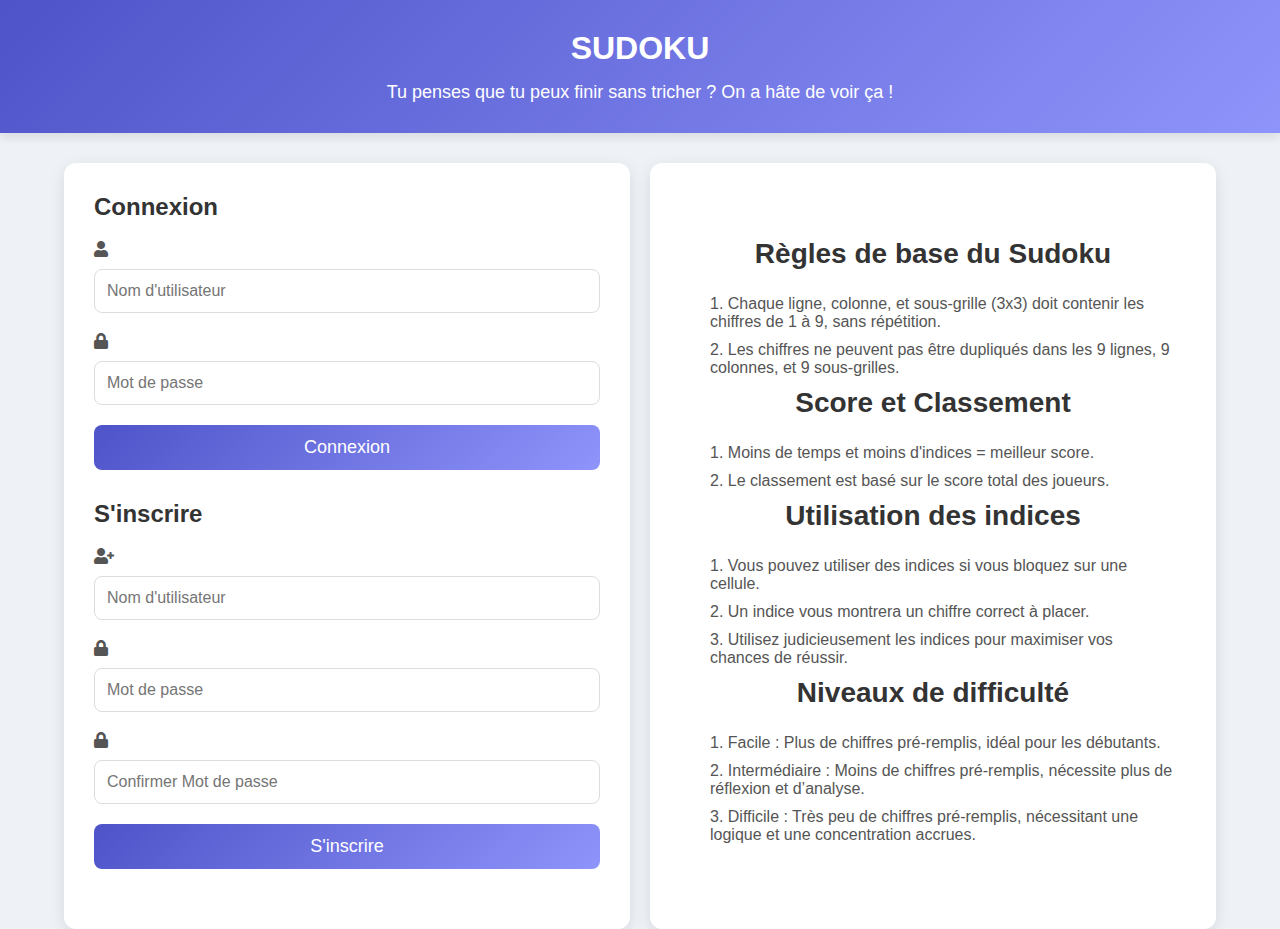
==== commit 31862268: "mise en commun v final 1" ====
--- a/index.html
+++ b/index.html
@@ -11,45 +11,45 @@
 <body>
     <!-- Division pleine largeur -->
     <div class="fullscreen-banner">
-        <h1>Welcome to Our Platform</h1>
-        <p>Experience the best services with a seamless login and signup process!</p>
+        <h1>SUDOKU</h1>
+        <p>Tu penses que tu peux finir sans tricher ? On a hâte de voir ça !</p>
     </div>
 
     <div class="container">
         <!-- Section gauche: Connexion et Inscription -->
         <div class="left">
             <div class="login">
-                <h1>Login</h1>
+                <h1>Connexion</h1>
                 <form action="authenticate.php" method="post">
                     <label for="username">
                         <i class="fas fa-user"></i>
                     </label>
-                    <input type="text" name="username" placeholder="Username" id="username" required>
+                    <input type="text" name="username" placeholder="Nom d'utilisateur" id="username" required>
                     <label for="password">
                         <i class="fas fa-lock"></i>
                     </label>
-                    <input type="password" name="password" placeholder="Password" id="password" required>
-                    <input type="submit" value="Login">
+                    <input type="password" name="password" placeholder="Mot de passe" id="password" required>
+                    <input type="submit" value="Connexion">
                 </form>
             </div>
 
             <div class="signup">
-                <h1>Sign Up</h1>
+                <h1>S'inscrire</h1>
                 <form action="register.php" method="post">
                     <label for="new_username">
                         <i class="fas fa-user-plus"></i>
                     </label>
-                    <input type="text" name="new_username" placeholder="Username" id="new_username" required>
+                    <input type="text" name="new_username" placeholder="Nom d'utilisateur" id="new_username" required>
                     <label for="new_password">
                         <i class="fas fa-lock"></i>
                     </label>
-                    <input type="password" name="new_password" placeholder="Password" id="new_password" required>
+                    <input type="password" name="new_password" placeholder="Mot de passe" id="new_password" required>
                     <label for="confirm_password">
                         <i class="fas fa-lock"></i>
                     </label>
-                    <input type="password" name="confirm_password" placeholder="Confirm Password" id="confirm_password" required>
-                    <small id="error_message" style="color: red; display: none;">Passwords do not match!</small>
-                    <input type="submit" value="Sign Up" id="submit_button" disabled> <!-- Disable button by default -->                </form>
+                    <input type="password" name="confirm_password" placeholder="Confirmer Mot de passe" id="confirm_password" required>
+                    <small id="error_message" style="color: red; display: none;">Les mots de passe ne correspondent pas !</small>
+                    <input type="submit" value="S'inscrire" id="submit_button" disabled> <!-- Disable button by default -->                </form>
             </div>
             <script src="js/signup.js"></script>
 
@@ -57,8 +57,31 @@
 
         <!-- Section droite: Texte pour le futur -->
         <div class="right">
-            <h2>Future Information</h2>
-            <p>Stay tuned for amazing updates and features coming soon!</p>
+            <h2>Règles de base du Sudoku</h2>
+    <ol>
+        <li>Chaque ligne, colonne, et sous-grille (3x3) doit contenir les chiffres de 1 à 9, sans répétition.</li>
+        <li>Les chiffres ne peuvent pas être dupliqués dans les 9 lignes, 9 colonnes, et 9 sous-grilles.</li>
+    </ol>
+
+    <h2>Score et Classement</h2>
+    <ol>
+        <li>Moins de temps et moins d'indices = meilleur score.</li>
+        <li>Le classement est basé sur le score total des joueurs.</li>
+    </ol>
+
+    <h2>Utilisation des indices</h2>
+    <ol>
+        <li>Vous pouvez utiliser des indices si vous bloquez sur une cellule.</li>
+        <li>Un indice vous montrera un chiffre correct à placer.</li>
+        <li>Utilisez judicieusement les indices pour maximiser vos chances de réussir.</li>
+    </ol>
+
+    <h2>Niveaux de difficulté</h2>
+    <ol>
+        <li>Facile : Plus de chiffres pré-remplis, idéal pour les débutants.</li>
+        <li>Intermédiaire : Moins de chiffres pré-remplis, nécessite plus de réflexion et d’analyse.</li>
+        <li>Difficile : Très peu de chiffres pré-remplis, nécessitant une logique et une concentration accrues.</li>
+    </ol>
         </div>
     </div>
 
--- a/css/authen.css
+++ b/css/authen.css
@@ -111,7 +111,6 @@
     transition: background 0.3s ease; /* Transition pour le changement de couleur de fond au survol */
 }
 
-/* Section droite */
 .right {
     padding: 40px;
     background-color: #ffffff;
@@ -120,15 +119,17 @@
     display: flex;
     flex-direction: column;
     justify-content: center;
-    text-align: center;
-    transition: background-color 0.5s ease, box-shadow 0.5s ease; /* Transition pour le changement de couleur et d'ombre */
+    text-align: center; /* Center text in this section */
+    width: 100%; /* Ensure full width */
+    transition: background-color 0.5s ease, box-shadow 0.5s ease; /* Transition for background and box-shadow */
 }
 
 .right h2 {
     font-size: 28px;
     margin-bottom: 25px;
     color: #333;
-    transition: font-size 0.3s ease, color 0.3s ease; /* Transition pour le changement de taille de police et de couleur */
+    text-align: center; /* Center the headings */
+    transition: font-size 0.3s ease, color 0.3s ease; /* Transitions for styling */
 }
 
 .right p {
@@ -136,8 +137,23 @@
     color: #555;
     line-height: 1.6;
     margin-bottom: 15px;
-    transition: font-size 0.3s ease, color 0.3s ease; /* Transition pour le changement de taille de police et de couleur */
+    text-align: center; /* Center the paragraph text */
+    transition: font-size 0.3s ease, color 0.3s ease; /* Transitions for styling */
 }
+
+/* Ensure the ordered list inside has some margin and is well-aligned */
+.right ol {
+    margin: 0;
+    padding-left: 20px;
+    list-style: decimal inside; /* Display ordered list */
+    text-align: left; /* Ensure the list items are left-aligned, but the numbering is within the container */
+    color: #555; /* Color to match the text */
+}
+
+.right ol li {
+    margin-bottom: 10px; /* Add spacing between list items */
+}
+
 
 /* Ajout d'une animation pour les icônes */
 form label i {
